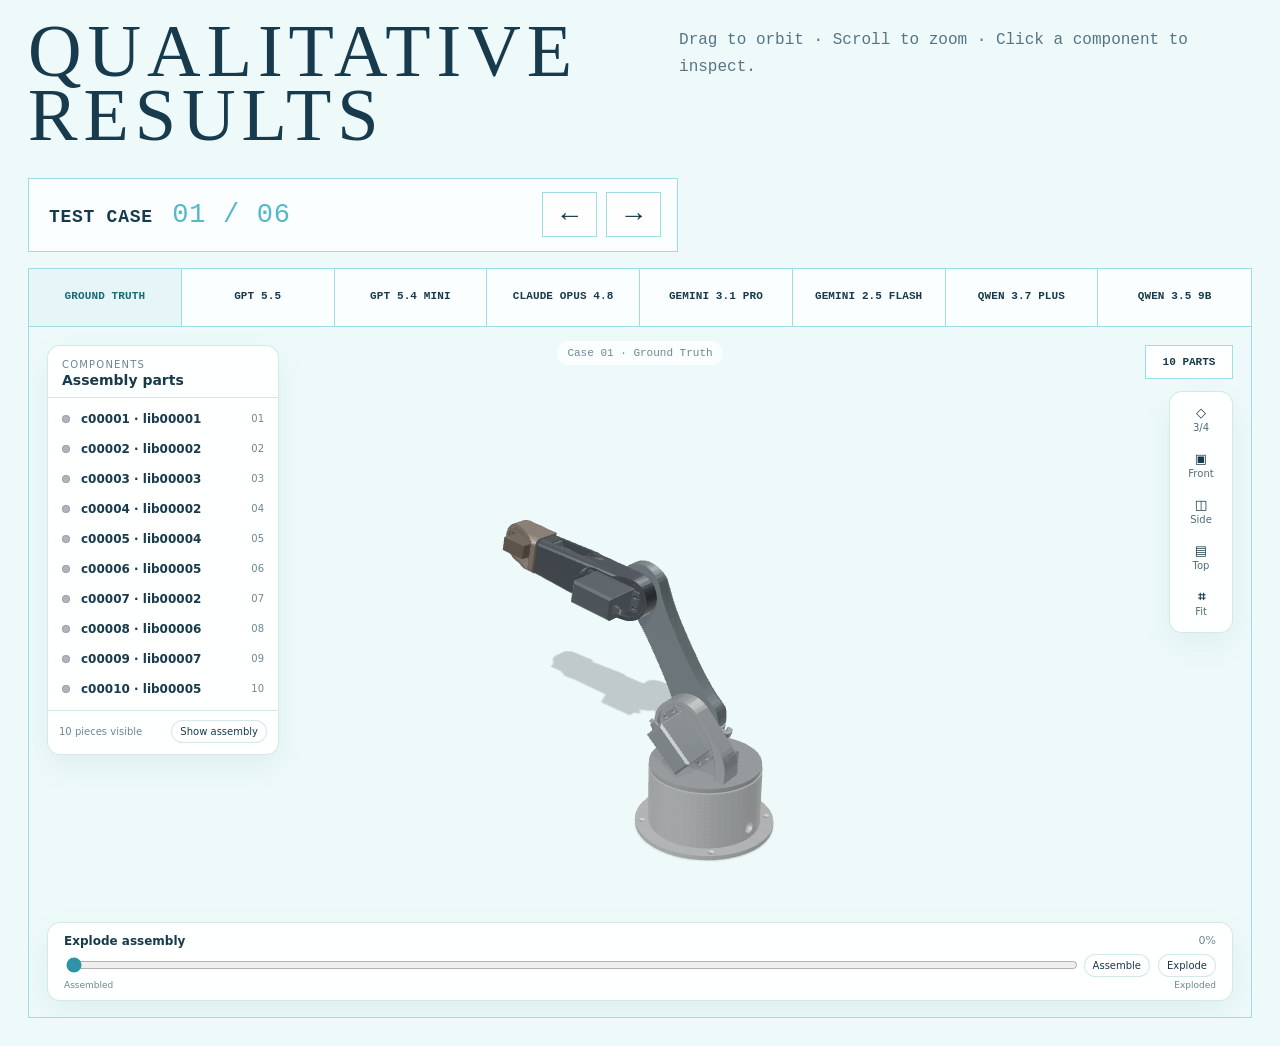
==== public/media/qualitative_3d/index.html @ 91311594 "Replace qualitative showcase with Atlas viewer and support local file loading" ====
<!doctype html>
<html lang="en">
<head>
  <meta charset="utf-8" />
  <meta name="viewport" content="width=device-width, initial-scale=1" />
  <title>Qualitative Results · Single View</title>
  <link rel="stylesheet" href="style.css" />
  <script>
    window.addEventListener('message', event => {
      if (event.source !== parent || event.data?.type !== 'omnicad-viewer-theme') return;
      document.documentElement.classList.toggle('omnicad-host-dark', event.data.dark);
      document.documentElement.style.setProperty('--page-bg', event.data.background);
    });
    if (window.parent !== window) {
      document.documentElement.classList.add('embedded');
      parent.postMessage({type:'omnicad-viewer-ready'}, '*');
      document.addEventListener('DOMContentLoaded', () => {
        const notify = () => {
          const frame = document.querySelector('.result-frame');
          if (frame) parent.postMessage({type:'omnicad-viewer-height', height:Math.ceil(frame.getBoundingClientRect().bottom + 2)}, '*');
        };
        new ResizeObserver(notify).observe(document.querySelector('.page-shell'));
        notify();
      });
    }
    try {
      if (window.parent !== window) {
        document.documentElement.classList.add('embedded');
        const sync = () => {
          document.documentElement.classList.toggle('omnicad-host-dark', !parent.document.body.classList.contains('bright'));
          const section = parent.document.getElementById('showcase');
          if (section) document.documentElement.style.setProperty('--page-bg', parent.getComputedStyle(section).backgroundColor);
        };
        sync();
        new MutationObserver(sync).observe(parent.document.body, {attributes:true, attributeFilter:['class']});
      }
    } catch (error) { console.warn('Viewer theme sync unavailable', error); }
  </script>
</head>
<body>
  <main class="page-shell">
    <header class="page-header">
      <h1>QUALITATIVE<br />RESULTS</h1>
      <p class="page-instruction">Drag to orbit · Scroll to zoom · Click a component to inspect.</p>
    </header>

    <section class="case-nav" aria-label="Test case navigation">
      <div class="case-label">TEST CASE <span id="caseCount">01 / 06</span></div>
      <div class="case-actions">
        <button id="prevCase" type="button" aria-label="Previous test case">←</button>
        <button id="nextCase" type="button" aria-label="Next test case">→</button>
      </div>
    </section>

    <section class="result-frame" aria-label="Selected qualitative result">
      <div id="modelTabs" class="model-tabs" role="tablist" aria-label="Model result source">
        <button class="model-tab active" data-model="gt" type="button" role="tab" aria-selected="true">GROUND TRUTH</button>
        <button class="model-tab" data-model="gpt55" type="button" role="tab" aria-selected="false">GPT 5.5</button>
        <button class="model-tab" data-model="gpt54mini" type="button" role="tab" aria-selected="false">GPT 5.4 MINI</button>
        <button class="model-tab" data-model="claude48" type="button" role="tab" aria-selected="false">CLAUDE OPUS 4.8</button>
        <button class="model-tab" data-model="gemini31" type="button" role="tab" aria-selected="false">GEMINI 3.1 PRO</button>
        <button class="model-tab" data-model="gemini25" type="button" role="tab" aria-selected="false">GEMINI 2.5 FLASH</button>
        <button class="model-tab" data-model="qwen37" type="button" role="tab" aria-selected="false">QWEN 3.7 PLUS</button>
        <button class="model-tab" data-model="qwen35" type="button" role="tab" aria-selected="false">QWEN 3.5 9B</button>
      </div>

      <div id="viewerStage" class="viewer-stage">
        <div id="viewport"></div>
        <div id="status" class="status">Case 01 · Ground Truth</div>
        <div id="partsChip" class="parts-chip">10 PARTS</div>
        <div id="noOutput" class="no-output" aria-live="polite">NO OUTPUT</div>

        <aside class="panel parts-panel">
          <div class="panel-head">
            <div class="panel-kicker">Components</div>
            <div class="panel-title">Assembly parts</div>
          </div>
          <div id="partsList" class="parts-list"></div>
          <div class="panel-foot">
            <span id="visibleCount" class="small">0 pieces visible</span>
            <button id="clearSelection" class="tiny-btn" type="button">Show assembly</button>
          </div>
        </aside>

        <aside class="panel camera-panel" aria-label="Camera views">
          <button class="cam-btn" data-view="perspective" type="button"><strong>◇</strong>3/4</button>
          <button class="cam-btn" data-view="front" type="button"><strong>▣</strong>Front</button>
          <button class="cam-btn" data-view="side" type="button"><strong>◫</strong>Side</button>
          <button class="cam-btn" data-view="top" type="button"><strong>▤</strong>Top</button>
          <button class="cam-btn" data-view="fit" type="button"><strong>⌗</strong>Fit</button>
        </aside>

        <section id="dock" class="dock" aria-label="Explosion control">
          <div class="dock-top">
            <span class="dock-title">Explode assembly</span>
            <span id="explodeValue" class="dock-value">0%</span>
          </div>
          <div class="range-row">
            <input id="explodeRange" type="range" min="0" max="100" value="0" step="1" />
            <button id="assembleBtn" class="dock-btn" type="button">Assemble</button>
            <button id="explodeBtn" class="dock-btn" type="button">Explode</button>
          </div>
          <div class="dock-labels"><span>Assembled</span><span>Exploded</span></div>
        </section>

        <div id="loading" class="loading">
          <div class="loader-card">
            <div class="loader-ring"></div>
            <div id="loaderText" class="loader-text">Loading qualitative result…</div>
          </div>
        </div>

        <div id="errorBox" class="error">
          <h2>Unable to load the result assets</h2>
          <p id="errorText">Run a local HTTP server from the <strong>repository root</strong>, then open this folder through HTTP. Example:<br /><code>python -m http.server 8898</code></p>
        </div>
      </div>
    </section>
  </main>

  <script src="viewer-source.js?v=linkgpt-palette-v4"></script>
  <script src="viewer-runtime.js?v=linkgpt-palette-v4" onerror="document.getElementById('loading').classList.add('done'); document.getElementById('errorText').textContent='Unable to read viewer-runtime.js'; document.getElementById('errorBox').classList.add('visible');"></script>
</body>
</html>
---- public/media/qualitative_3d/style.css ----
:root {
  color-scheme: light;
  --page-bg: #eefafa;
  --ink: #173a4c;
  --muted: #6d8793;
  --line: #9fdde4;
  --line-soft: rgba(74,157,170,.24);
  --accent: #55b8c7;
  --accent-strong: #2e94a5;
  --accent-soft: rgba(85,184,199,.13);
  --shadow: 0 12px 30px rgba(55,103,111,.08);
  font-family: Georgia, 'Times New Roman', serif;
}
* { box-sizing: border-box; }
html, body { margin: 0; width: 100%; min-height: 100%; background: var(--page-bg); color: var(--ink); }
html.embedded .page-header { display: none; }
html.embedded .page-shell { min-height: 0; padding: 0; }
html.embedded .case-nav { margin-top: 0; }
html.omnicad-host-dark {
  color-scheme: dark;
  --page-bg: #020b10;
  --ink: #d9f8ff;
  --muted: #92adbd;
  --line: #31576a;
  --line-soft: #31576a;
  --accent: #3ee8ff;
  --accent-strong: #3ee8ff;
  --accent-soft: #123647;
}
html.omnicad-host-dark .case-nav,
html.omnicad-host-dark .case-actions button,
html.omnicad-host-dark .model-tabs,
html.omnicad-host-dark .result-frame,
html.omnicad-host-dark .panel,
html.omnicad-host-dark .parts-chip,
html.omnicad-host-dark .status,
html.omnicad-host-dark .dock,
html.omnicad-host-dark .loader-card,
html.omnicad-host-dark .no-output { background: var(--page-bg); color: var(--ink); }
html.omnicad-host-dark .model-tab.active,
html.omnicad-host-dark .part-btn.active { color: var(--accent); }
html.omnicad-host-dark .cam-btn,
html.omnicad-host-dark .dock-value,
html.omnicad-host-dark .part-lib,
html.omnicad-host-dark .small,
html.omnicad-host-dark .dock-labels { color: var(--muted); }
html.omnicad-host-dark .tiny-btn,
html.omnicad-host-dark .dock-btn,
html.omnicad-host-dark .cam-btn:hover { background: var(--accent-soft); color: var(--ink); border-color: var(--line); }
body { overflow-x: hidden; }
button, input { font: inherit; }
button { color: inherit; }
.page-shell { width: 100%; min-height: 100vh; padding: 20px 28px 28px; }
.page-header { display: grid; grid-template-columns: minmax(420px,1fr) minmax(420px,.95fr); gap: 48px; align-items: start; }
.page-header h1 { margin: 0; font-size: clamp(54px,5.8vw,92px); line-height: .86; font-weight: 400; letter-spacing: .08em; }
.page-instruction { margin: 7px 0 0; font-family: ui-monospace,SFMono-Regular,Menlo,monospace; font-size: clamp(14px,1.25vw,21px); line-height: 1.7; color: #557484; }
.case-nav { width: min(650px,54vw); height: 74px; margin-top: 30px; border: 1px solid var(--line); background: rgba(255,255,255,.78); display: flex; align-items: center; justify-content: space-between; padding: 0 16px 0 20px; }
.case-label { font-family: ui-monospace,SFMono-Regular,Menlo,monospace; font-weight: 700; letter-spacing: .04em; font-size: 18px; }
.case-label span { color: var(--accent); font-weight: 400; font-size: 27px; margin-left: 8px; }
.case-actions { display: flex; gap: 9px; }
.case-actions button { width: 55px; height: 45px; background: rgba(255,255,255,.72); border: 1px solid var(--line); font-size: 28px; cursor: pointer; }
.case-actions button:hover { background: var(--accent-soft); }
.result-frame { margin-top: 16px; border: 1px solid var(--line); background: rgba(255,255,255,.45); min-height: 650px; }
.model-tabs { min-height: 58px; display: grid; grid-template-columns: repeat(8,minmax(0,1fr)); border-bottom: 1px solid var(--line); background: rgba(255,255,255,.62); }
.model-tab { min-width: 0; padding: 10px 8px; border: 0; border-right: 1px solid var(--line); background: transparent; display: grid; place-items: center; font-family: ui-monospace,SFMono-Regular,Menlo,monospace; font-weight: 700; font-size: 11px; line-height: 1.25; letter-spacing: .01em; cursor: pointer; }
.model-tab:last-child { border-right: 0; }
.model-tab:hover { background: rgba(85,184,199,.08); }
.model-tab.active { background: var(--accent-soft); color: #176b79; }
.viewer-stage { position: relative; height: min(66vw,690px); min-height: 560px; overflow: hidden; background: var(--page-bg); }
#viewport { position: absolute; inset: 0; background: var(--page-bg); }
#viewport canvas { display: block; width: 100%; height: 100%; outline: none; }
.status { position: absolute; z-index: 5; left: 50%; top: 14px; transform: translateX(-50%); font: 11px ui-monospace,SFMono-Regular,Menlo,monospace; color: var(--muted); background: rgba(255,255,255,.76); padding: 6px 10px; border-radius: 999px; pointer-events: none; }
.parts-chip { position: absolute; z-index: 8; right: 18px; top: 18px; min-width: 88px; height: 34px; padding: 0 10px; border: 1px solid var(--line); background: rgba(255,255,255,.9); display: grid; place-items: center; font: 700 11px ui-monospace,SFMono-Regular,Menlo,monospace; }
.panel { position: absolute; z-index: 8; background: rgba(255,255,255,.92); border: 1px solid var(--line-soft); backdrop-filter: blur(14px); box-shadow: var(--shadow); border-radius: 13px; font-family: Inter,ui-sans-serif,system-ui,sans-serif; }
.parts-panel { left: 18px; top: 18px; width: 232px; max-height: calc(100% - 122px); overflow: hidden; }
.panel-head { padding: 13px 14px 9px; border-bottom: 1px solid var(--line-soft); }
.panel-kicker { font-size: 10px; color: var(--muted); letter-spacing: .12em; text-transform: uppercase; }
.panel-title { font-size: 14px; font-weight: 700; margin-top: 2px; }
.parts-list { padding: 6px; overflow: auto; max-height: 390px; }
.part-btn { width: 100%; border: 0; background: transparent; border-radius: 8px; padding: 8px; display: grid; grid-template-columns: 11px minmax(0,1fr) auto; gap: 8px; align-items: center; text-align: left; cursor: pointer; }
.part-btn:hover { background: rgba(23,58,76,.05); }
.part-btn.active { background: var(--accent-soft); color: #176b79; }
.part-dot { width: 8px; height: 8px; border-radius: 50%; background: #aeb5bd; box-shadow: inset 0 0 0 1px rgba(0,0,0,.12); }
.part-name { font-size: 12px; font-weight: 650; overflow: hidden; text-overflow: ellipsis; white-space: nowrap; }
.part-lib { font-size: 10px; color: var(--muted); }
.panel-foot { padding: 9px 11px 11px; border-top: 1px solid var(--line-soft); display: flex; justify-content: space-between; align-items: center; gap: 8px; }
.small { font-size: 10px; color: var(--muted); }
.tiny-btn,.dock-btn { border: 1px solid var(--line-soft); background: white; border-radius: 999px; padding: 5px 8px; font-size: 10px; cursor: pointer; }
.camera-panel { right: 18px; top: 64px; padding: 7px; display: grid; gap: 4px; }
.cam-btn { width: 48px; height: 42px; border: 1px solid transparent; background: transparent; border-radius: 8px; cursor: pointer; font-size: 10px; color: #506d7b; font-family: Inter,ui-sans-serif,system-ui,sans-serif; }
.cam-btn:hover { background: white; border-color: var(--line-soft); }
.cam-btn strong { display: block; font-size: 13px; line-height: 1; margin-bottom: 3px; color: var(--ink); }
.dock { position: absolute; z-index: 9; left: 18px; right: 18px; bottom: 16px; padding: 11px 16px 10px; background: rgba(255,255,255,.94); border: 1px solid var(--line-soft); border-radius: 13px; backdrop-filter: blur(14px); box-shadow: var(--shadow); font-family: Inter,ui-sans-serif,system-ui,sans-serif; }
.dock-top { display: flex; justify-content: space-between; align-items: center; }
.dock-title { font-size: 12px; font-weight: 700; }
.dock-value { font-size: 11px; color: var(--muted); }
.range-row { margin-top: 6px; display: grid; grid-template-columns: 1fr auto auto; gap: 8px; align-items: center; }
input[type='range'] { width: 100%; accent-color: var(--accent-strong); }
.dock-labels { display: flex; justify-content: space-between; margin-top: 3px; font-size: 9px; color: var(--muted); }
.no-output { position: absolute; z-index: 12; inset: 0; display: none; place-items: center; background: rgba(238,250,250,.96); font: 900 clamp(28px,3vw,52px) ui-monospace,SFMono-Regular,Menlo,monospace; letter-spacing: .18em; color: #54707e; }
.viewer-stage.no-output-state .no-output { display: grid; }
.viewer-stage.no-output-state .parts-panel,.viewer-stage.no-output-state .camera-panel,.viewer-stage.no-output-state .dock,.viewer-stage.no-output-state .parts-chip,.viewer-stage.no-output-state .status { display: none !important; }
.loading { position: absolute; z-index: 20; inset: 0; display: grid; place-items: center; background: var(--page-bg); transition: opacity .25s ease; }
.loading.done { display: none; opacity: 0; pointer-events: none; }
.loader-card { text-align: center; font-family: Inter,ui-sans-serif,system-ui,sans-serif; }
.loader-ring { width: 28px; height: 28px; margin: 0 auto 10px; border-radius: 50%; border: 2px solid var(--line-soft); border-top-color: var(--accent-strong); animation: spin .8s linear infinite; }
.loader-text { font-size: 12px; color: var(--muted); }
@keyframes spin { to { transform: rotate(360deg); } }
.error { position: absolute; z-index: 30; left: 50%; top: 50%; transform: translate(-50%,-50%); display: none; width: min(520px,calc(100% - 40px)); background: white; border: 1px solid #df9a8f; border-radius: 14px; padding: 18px; box-shadow: var(--shadow); font-family: Inter,ui-sans-serif,system-ui,sans-serif; }
.error.visible { display: block; }
.error h2 { margin: 0 0 8px; font-size: 15px; }
.error p { margin: 0; font-size: 12px; line-height: 1.6; color: var(--muted); }
.error code { font-family: ui-monospace,SFMono-Regular,Menlo,monospace; }
@media (max-width: 1100px) {
  .model-tabs { grid-template-columns: repeat(4,1fr); }
}
@media (max-width: 980px) {
  .page-header { grid-template-columns: 1fr; gap: 14px; }
  .case-nav { width: 100%; }
  .viewer-stage { min-height: 610px; }
}
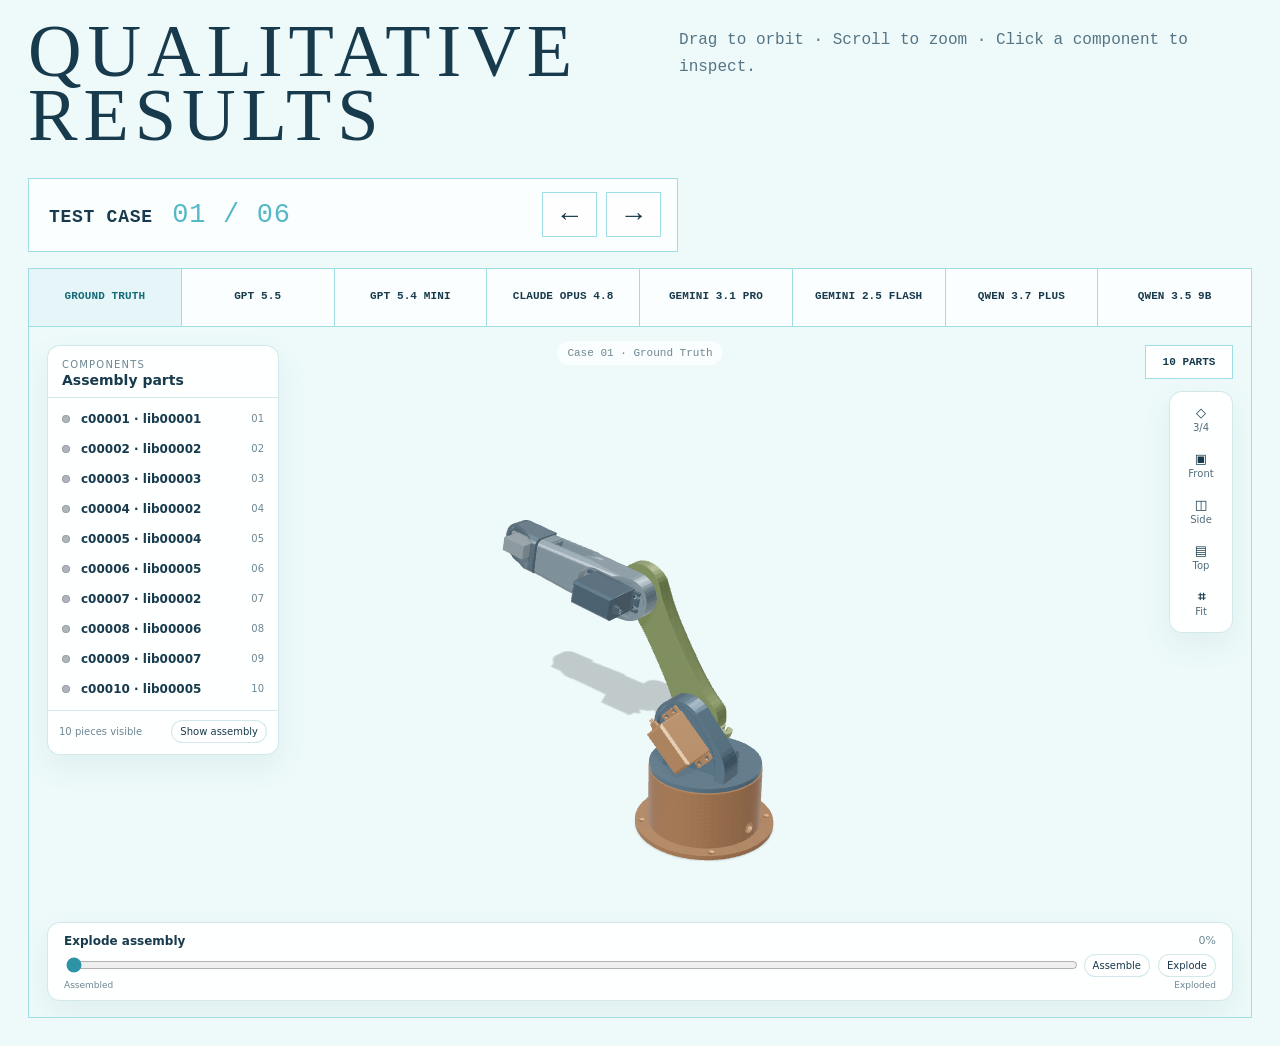
==== commit 304e6736: "Update assembly palette with blue steel, bronze and olive accents" ====
--- a/public/media/qualitative_3d/index.html
+++ b/public/media/qualitative_3d/index.html
@@ -112,13 +112,13 @@
 
         <div id="errorBox" class="error">
           <h2>Unable to load the result assets</h2>
-          <p id="errorText">Run a local HTTP server from the <strong>repository root</strong>, then open this folder through HTTP. Example:<br /><code>python -m http.server 8898</code></p>
+          <p id="errorText">The selected model could not be loaded. Please reload the page and try again.</p>
         </div>
       </div>
     </section>
   </main>
 
-  <script src="viewer-source.js?v=linkgpt-palette-v4"></script>
-  <script src="viewer-runtime.js?v=linkgpt-palette-v4" onerror="document.getElementById('loading').classList.add('done'); document.getElementById('errorText').textContent='Unable to read viewer-runtime.js'; document.getElementById('errorBox').classList.add('visible');"></script>
+  <script src="viewer-source.js?v=viewer-v6"></script>
+  <script src="viewer-runtime.js?v=viewer-v6" onerror="document.getElementById('loading').classList.add('done'); document.getElementById('errorText').textContent='Unable to read viewer-runtime.js'; document.getElementById('errorBox').classList.add('visible');"></script>
 </body>
 </html>
